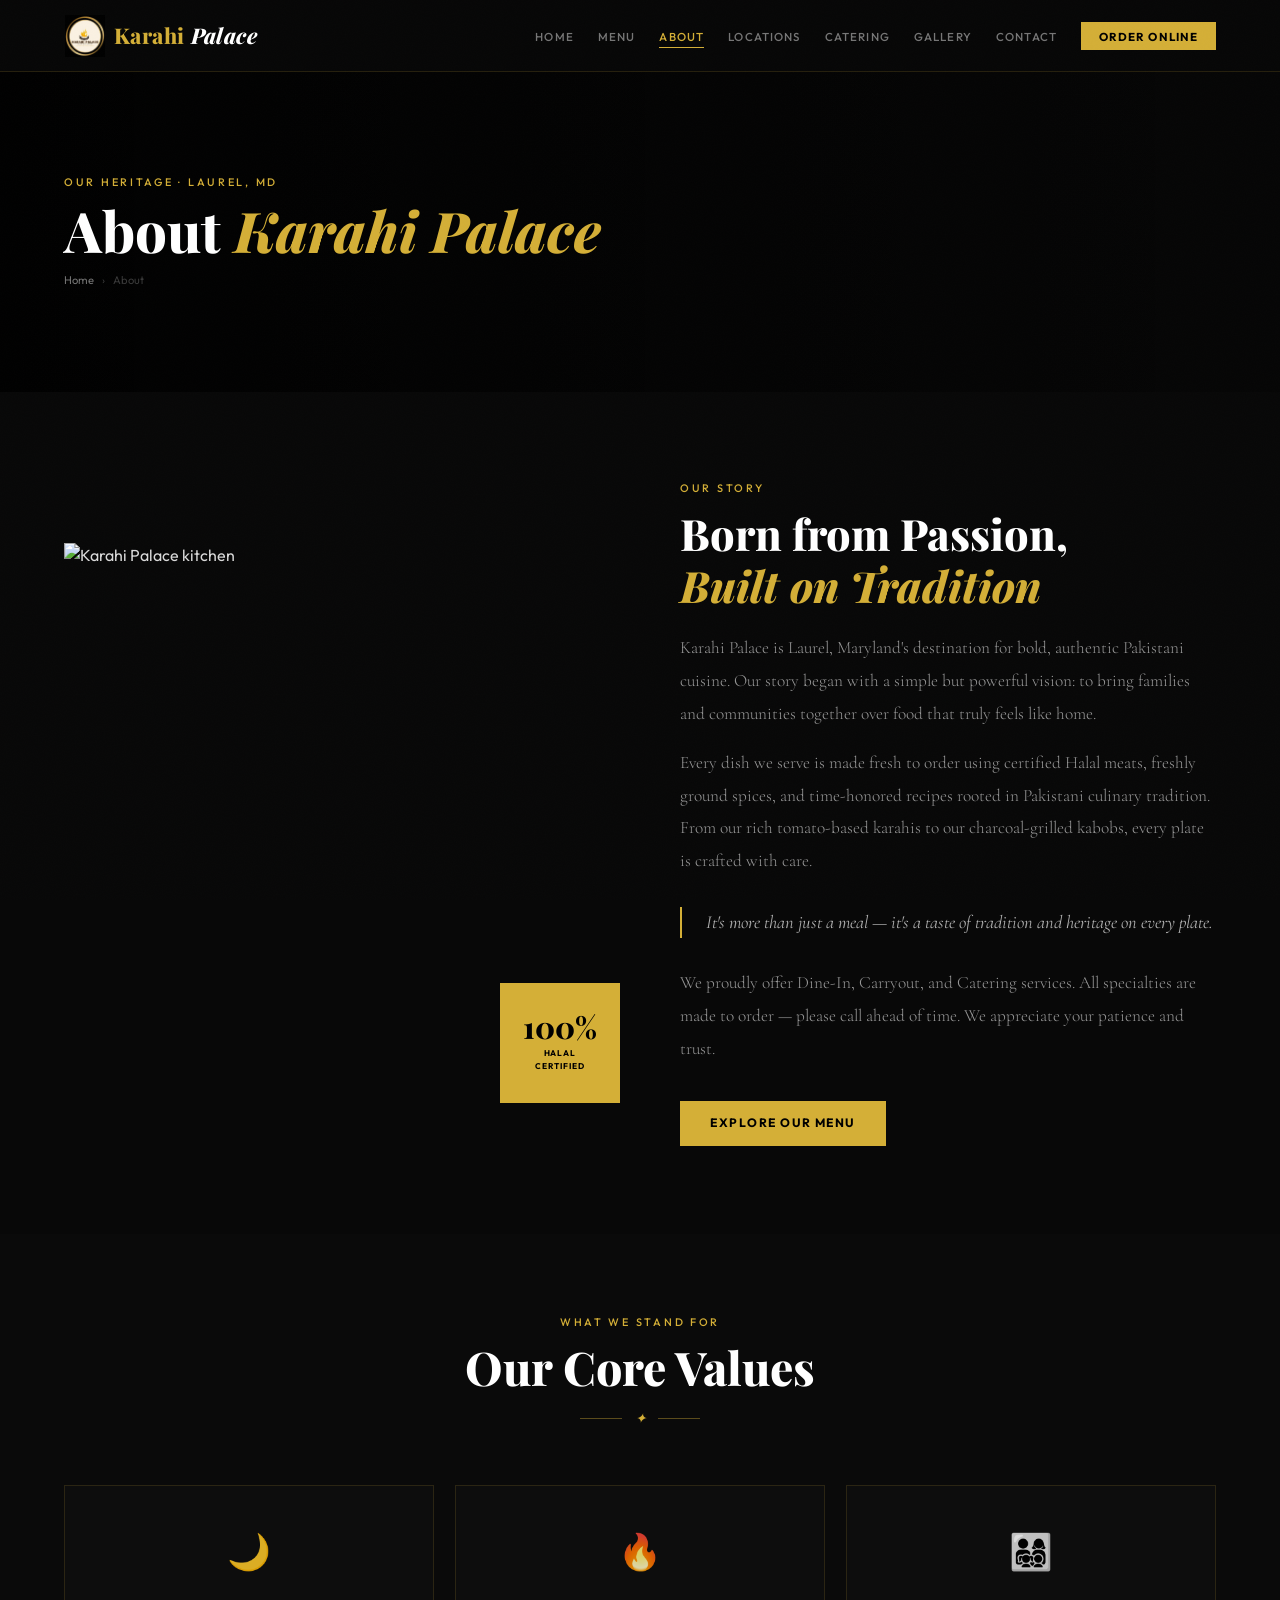
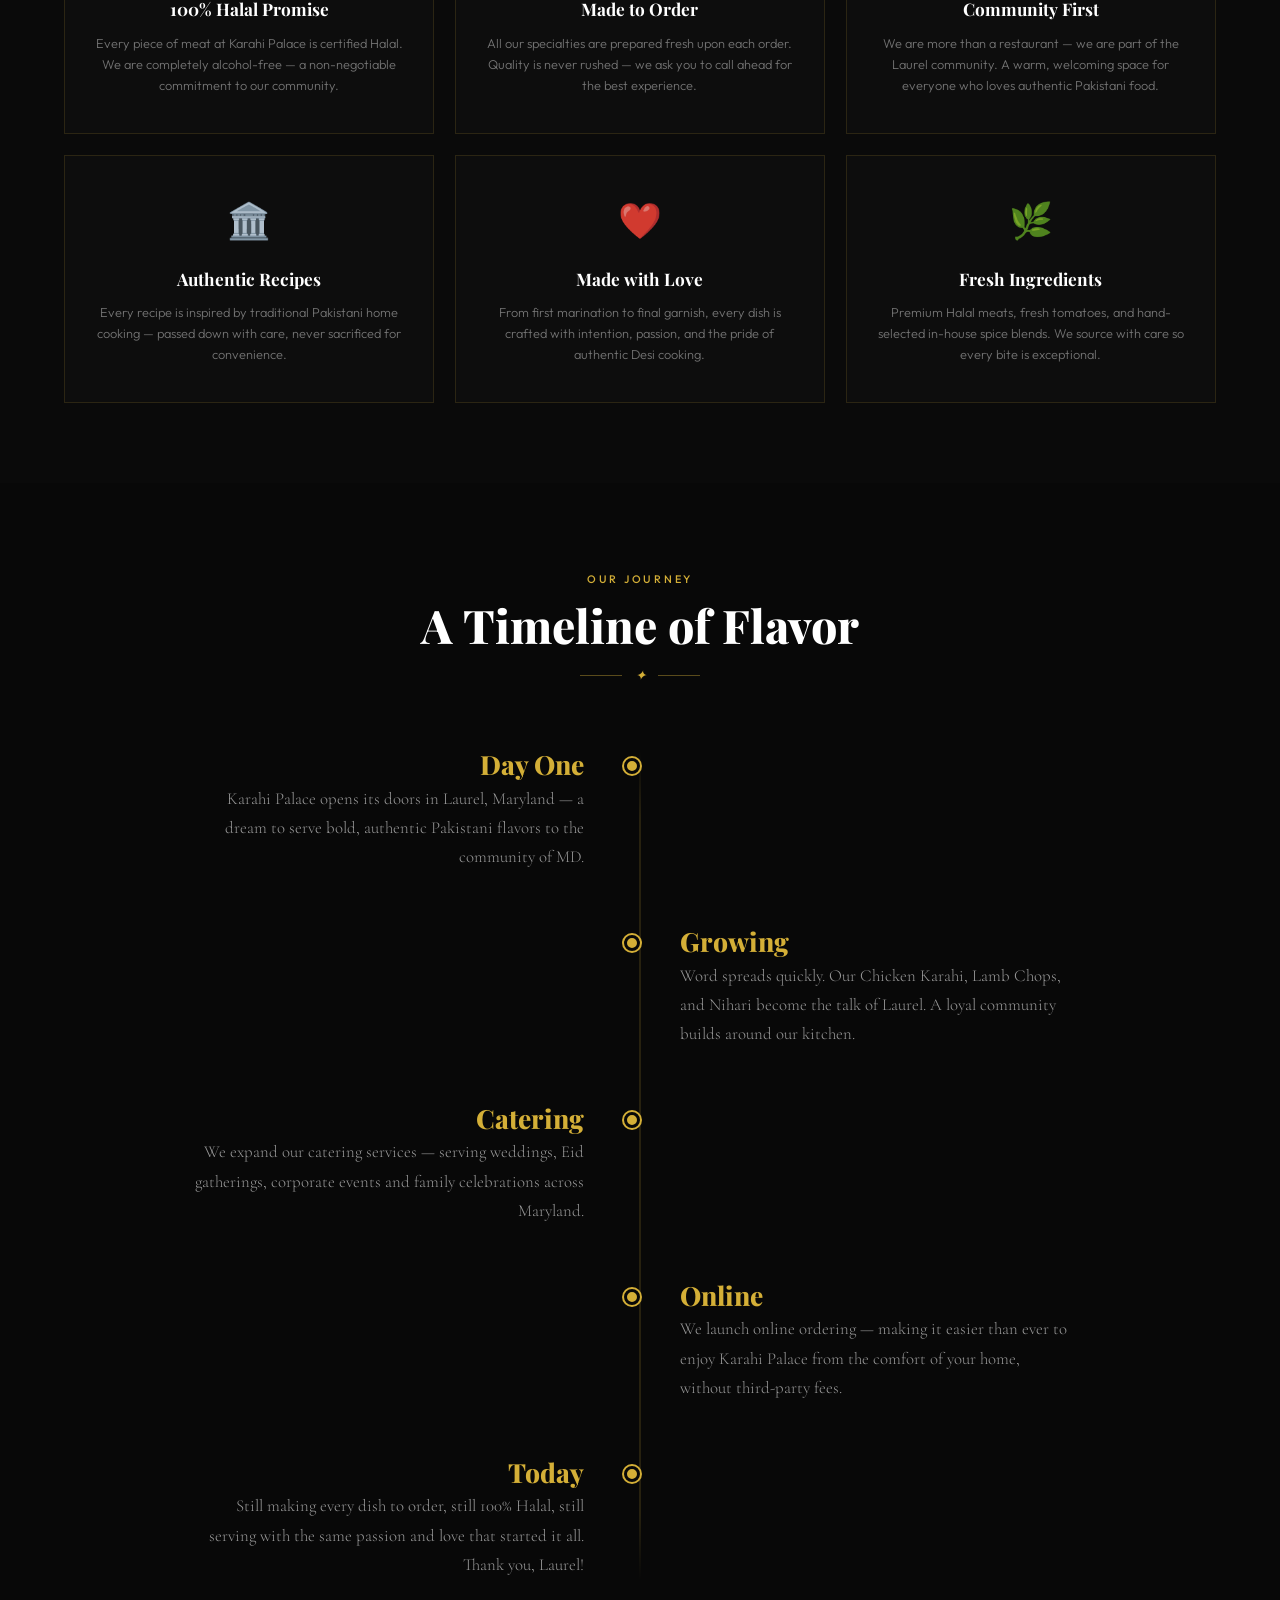
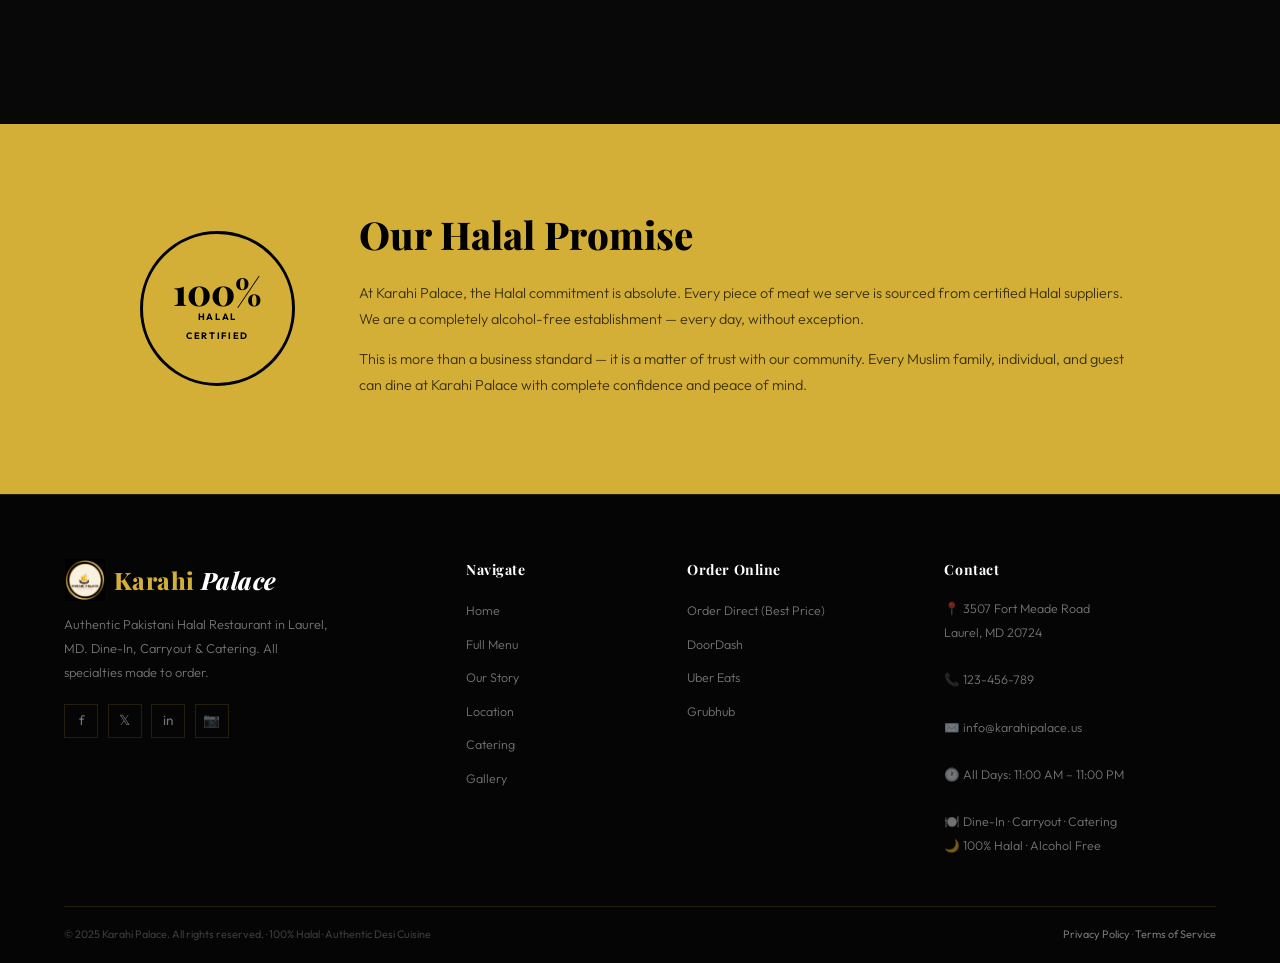
==== about.html @ b8d2f921 "Add files via upload" ====
<!DOCTYPE html>
<html lang="en">
<head>
<meta charset="UTF-8"/><meta name="viewport" content="width=device-width,initial-scale=1.0"/>
<link rel="icon" type="image/png" href="logo.png"/>
<title>About Us | Karahi Palace | Laurel, MD</title>
<link href="https://fonts.googleapis.com/css2?family=Playfair+Display:ital,wght@0,400;0,600;0,700;0,800;1,400;1,700&family=Cormorant+Garamond:ital,wght@0,300;0,400;0,600;1,400&family=Outfit:wght@300;400;500;600;700&display=swap" rel="stylesheet"/>
<link rel="stylesheet" href="shared.css"/>
<style>
.about-hero-bg{background-image:url('https://images.unsplash.com/photo-1414235077428-338989a2e8c0?w=1800&q=80')}
/* Story */
.story-section{padding:5.5rem 5%;background:var(--black)}
.story-inner{display:grid;grid-template-columns:1fr 1fr;gap:5rem;align-items:center;max-width:1200px;margin:0 auto}
.story-img-col{position:relative}
.story-img-col img{width:100%;height:540px;object-fit:cover;display:block}
.story-img-col::before{content:'';position:absolute;top:-12px;left:-12px;right:12px;bottom:12px;border:1px solid rgba(212,175,55,.2);pointer-events:none;z-index:-1}
.story-gold-accent{position:absolute;bottom:-20px;right:-20px;background:var(--gold);color:#000;padding:1.6rem;width:120px;height:120px;display:flex;flex-direction:column;align-items:center;justify-content:center;text-align:center}
.story-gold-accent strong{font-family:'Playfair Display',serif;font-size:1.9rem;font-weight:800;line-height:1;display:block}
.story-gold-accent span{font-size:.52rem;letter-spacing:.12em;text-transform:uppercase;font-family:'Outfit',sans-serif;font-weight:700;margin-top:.3rem}
.story-text .eyebrow-center{text-align:left}
.story-text h2{font-family:'Playfair Display',serif;font-size:clamp(1.8rem,3.5vw,2.7rem);font-weight:800;color:#fff;margin:.5rem 0 1.3rem;line-height:1.2}
.story-text h2 em{color:var(--gold);font-style:italic}
.story-text p{font-family:'Cormorant Garamond',serif;font-size:1.08rem;color:rgba(255,255,255,.58);line-height:1.9;margin-bottom:1rem;font-weight:300}
.story-text blockquote{border-left:2px solid var(--gold);padding-left:1.5rem;margin:1.8rem 0;font-family:'Cormorant Garamond',serif;font-size:1.15rem;color:rgba(255,255,255,.68);font-style:italic;line-height:1.7}
/* Values */
.values-section{padding:5rem 5%;background:#0a0a0a}
.values-grid{display:grid;grid-template-columns:repeat(3,1fr);gap:1.3rem;margin-top:3.5rem}
.value-card{background:var(--card-bg);border:1px solid var(--border);padding:2.3rem 1.8rem;text-align:center;position:relative;overflow:hidden;transition:border-color .35s,transform .35s}
.value-card::after{content:'';position:absolute;bottom:0;left:0;right:0;height:2px;background:var(--gold);transform:scaleX(0);transform-origin:left;transition:transform .5s}
.value-card:hover{border-color:rgba(212,175,55,.38);transform:translateY(-5px)}
.value-card:hover::after{transform:scaleX(1)}
.value-icon{font-size:2.2rem;margin-bottom:1rem;display:block}
.value-title{font-family:'Playfair Display',serif;font-size:1.08rem;font-weight:700;color:#fff;margin-bottom:.6rem}
.value-desc{font-size:.8rem;color:rgba(255,255,255,.42);line-height:1.65;font-family:'Outfit',sans-serif;font-weight:300}

/* ── TIMELINE: clean alternating left/right ── */
.team-section{padding:5.5rem 5%;background:var(--black)}
.timeline{max-width:900px;margin:4rem auto 0;position:relative}
.timeline::before{content:'';position:absolute;left:50%;top:0;bottom:0;width:1px;background:linear-gradient(to bottom,transparent,rgba(212,175,55,.3) 8%,rgba(212,175,55,.3) 92%,transparent);transform:translateX(-50%)}
.tl-item{display:flex;align-items:flex-start;margin-bottom:3.5rem;position:relative}
.tl-left{width:calc(50% - 16px);padding-right:2.5rem;text-align:right}
.tl-right{width:calc(50% - 16px);padding-left:2.5rem;text-align:left}
.tl-empty{width:calc(50% - 16px)}
.tl-dot{flex-shrink:0;width:16px;height:16px;border-radius:50%;background:var(--gold);border:3px solid var(--black);box-shadow:0 0 0 2px var(--gold);margin-top:7px;position:relative;z-index:1}
.tl-year{font-family:'Playfair Display',serif;font-size:1.65rem;font-weight:800;color:var(--gold);margin-bottom:.4rem;display:block;line-height:1}
.tl-text{font-family:'Cormorant Garamond',serif;font-size:1.05rem;color:rgba(255,255,255,.58);line-height:1.75;font-weight:300}

/* Halal */
.halal-section{padding:5rem 5%;background:var(--gold)}
.halal-inner{max-width:1000px;margin:0 auto;display:grid;grid-template-columns:auto 1fr;gap:4rem;align-items:center}
.halal-circle{width:155px;height:155px;border-radius:50%;border:3px solid #000;display:flex;flex-direction:column;align-items:center;justify-content:center;text-align:center;padding:1rem;flex-shrink:0}
.halal-circle strong{font-family:'Playfair Display',serif;font-size:2.3rem;font-weight:800;color:#000;line-height:1;display:block}
.halal-circle span{font-size:.58rem;letter-spacing:.18em;text-transform:uppercase;font-family:'Outfit',sans-serif;font-weight:700;color:#000}
.halal-text h2{font-family:'Playfair Display',serif;font-size:clamp(1.8rem,3.5vw,2.4rem);font-weight:800;color:#000;margin-bottom:1rem}
.halal-text p{font-size:.9rem;color:rgba(0,0,0,.72);line-height:1.8;font-family:'Outfit',sans-serif;font-weight:300;margin-bottom:.9rem}

/* Responsive */
@media(max-width:1024px){
  .story-inner{grid-template-columns:1fr;gap:4rem}
  .story-img-col img{height:380px}
  .story-gold-accent{bottom:-16px;right:-10px;width:105px;height:105px}
  .values-grid{grid-template-columns:1fr 1fr}
  .halal-inner{grid-template-columns:1fr;text-align:center}
  .halal-circle{margin:0 auto}
}
@media(max-width:768px){
  .story-section,.values-section,.team-section,.halal-section{padding:4rem 4%}
  .values-grid{grid-template-columns:1fr}
  /* Collapse timeline to single column */
  .timeline::before{left:8px;transform:none}
  .tl-item{flex-direction:row;align-items:flex-start}
  .tl-left,.tl-empty{display:none}
  .tl-dot{flex-shrink:0;margin-right:0;width:14px;height:14px;margin-top:7px}
  .tl-right{padding-left:1.5rem;text-align:left;width:100%}
  .story-gold-accent{width:90px;height:90px;bottom:-12px;right:-6px;padding:.9rem}
  .story-gold-accent strong{font-size:1.5rem}
}
@media(max-width:480px){
  .story-img-col img{height:280px}
  .tl-year{font-size:1.3rem}
}
</style>
</head>
<body>
<nav class="navbar" id="navbar">
  <a href="index.html" class="nav-logo" style="display:flex;align-items:center;gap:0;"><img src="logo.png" alt="Karahi Palace Logo" style="height:42px;width:42px;object-fit:contain;flex-shrink:0;margin-right:2px;">Karahi <em>Palace</em></a>
  <ul class="nav-links">
    <li><a href="index.html">Home</a></li><li><a href="menu.html">Menu</a></li>
    <li><a href="about.html" class="active">About</a></li>
    <li><a href="locations.html">Locations</a></li><li><a href="catering.html">Catering</a></li>
    <li><a href="gallery.html">Gallery</a></li><li><a href="contact.html">Contact</a></li>
    <li><a href="order.html" class="nav-order-btn">Order Online</a></li>
  </ul>
  <button class="hamburger" id="hamburger"><span></span><span></span><span></span></button>
</nav>
<div class="mobile-nav" id="mobileNav"><ul>
  <li><a href="index.html">Home</a></li><li><a href="menu.html">Menu</a></li>
  <li><a href="about.html">About</a></li><li><a href="locations.html">Locations</a></li>
  <li><a href="catering.html">Catering</a></li><li><a href="gallery.html">Gallery</a></li>
  <li><a href="contact.html">Contact</a></li>
  <li><a href="order.html" class="mobile-order">Order Online</a></li>
</ul></div>

<div class="page-hero"><div class="page-hero-bg about-hero-bg"></div><div class="page-hero-overlay"></div>
  <div class="page-hero-content">
    <span class="eyebrow-center">Our Heritage · Laurel, MD</span>
    <h1>About <em>Karahi Palace</em></h1>
    <nav class="page-breadcrumb"><a href="index.html">Home</a><span>›</span><span>About</span></nav>
  </div>
</div>

<!-- STORY -->
<section class="story-section">
  <div class="story-inner">
    <div class="story-img-col reveal">
      <img src="https://images.unsplash.com/photo-1574484284002-952d92456975?w=800&q=85" alt="Karahi Palace kitchen"/>
      <div class="story-gold-accent"><strong>100%</strong><span>Halal Certified</span></div>
    </div>
    <div class="story-text reveal reveal-d1">
      <span class="eyebrow-center">Our Story</span>
      <h2>Born from Passion,<br/><em>Built on Tradition</em></h2>
      <p>Karahi Palace is Laurel, Maryland's destination for bold, authentic Pakistani cuisine. Our story began with a simple but powerful vision: to bring families and communities together over food that truly feels like home.</p>
      <p>Every dish we serve is made fresh to order using certified Halal meats, freshly ground spices, and time-honored recipes rooted in Pakistani culinary tradition. From our rich tomato-based karahis to our charcoal-grilled kabobs, every plate is crafted with care.</p>
      <blockquote>It's more than just a meal — it's a taste of tradition and heritage on every plate.</blockquote>
      <p>We proudly offer Dine-In, Carryout, and Catering services. All specialties are made to order — please call ahead of time. We appreciate your patience and trust.</p>
      <a href="menu.html" class="btn-gold" style="margin-top:1.2rem">Explore Our Menu</a>
    </div>
  </div>
</section>

<!-- VALUES -->
<section class="values-section">
  <div class="section-header reveal">
    <span class="eyebrow-center">What We Stand For</span>
    <h2 class="section-title">Our Core Values</h2>
    <div class="gold-divider"><span></span><i>✦</i><span></span></div>
  </div>
  <div class="values-grid">
    <div class="value-card reveal"><span class="value-icon">🌙</span><div class="value-title">100% Halal Promise</div><div class="value-desc">Every piece of meat at Karahi Palace is certified Halal. We are completely alcohol-free — a non-negotiable commitment to our community.</div></div>
    <div class="value-card reveal reveal-d1"><span class="value-icon">🔥</span><div class="value-title">Made to Order</div><div class="value-desc">All our specialties are prepared fresh upon each order. Quality is never rushed — we ask you to call ahead for the best experience.</div></div>
    <div class="value-card reveal reveal-d2"><span class="value-icon">👨‍👩‍👧‍👦</span><div class="value-title">Community First</div><div class="value-desc">We are more than a restaurant — we are part of the Laurel community. A warm, welcoming space for everyone who loves authentic Pakistani food.</div></div>
    <div class="value-card reveal reveal-d3"><span class="value-icon">🏛️</span><div class="value-title">Authentic Recipes</div><div class="value-desc">Every recipe is inspired by traditional Pakistani home cooking — passed down with care, never sacrificed for convenience.</div></div>
    <div class="value-card reveal reveal-d4"><span class="value-icon">❤️</span><div class="value-title">Made with Love</div><div class="value-desc">From first marination to final garnish, every dish is crafted with intention, passion, and the pride of authentic Desi cooking.</div></div>
    <div class="value-card reveal reveal-d1"><span class="value-icon">🌿</span><div class="value-title">Fresh Ingredients</div><div class="value-desc">Premium Halal meats, fresh tomatoes, and hand-selected in-house spice blends. We source with care so every bite is exceptional.</div></div>
  </div>
</section>

<!-- TIMELINE -->
<section class="team-section">
  <div class="section-header reveal">
    <span class="eyebrow-center">Our Journey</span>
    <h2 class="section-title">A Timeline of Flavor</h2>
    <div class="gold-divider"><span></span><i>✦</i><span></span></div>
  </div>
  <div class="timeline">

    <div class="tl-item reveal">
      <div class="tl-left"><span class="tl-year">Day One</span><p class="tl-text">Karahi Palace opens its doors in Laurel, Maryland — a dream to serve bold, authentic Pakistani flavors to the community of MD.</p></div>
      <div class="tl-dot"></div>
      <div class="tl-empty"></div>
    </div>

    <div class="tl-item reveal reveal-d1">
      <div class="tl-empty"></div>
      <div class="tl-dot"></div>
      <div class="tl-right"><span class="tl-year">Growing</span><p class="tl-text">Word spreads quickly. Our Chicken Karahi, Lamb Chops, and Nihari become the talk of Laurel. A loyal community builds around our kitchen.</p></div>
    </div>

    <div class="tl-item reveal reveal-d2">
      <div class="tl-left"><span class="tl-year">Catering</span><p class="tl-text">We expand our catering services — serving weddings, Eid gatherings, corporate events and family celebrations across Maryland.</p></div>
      <div class="tl-dot"></div>
      <div class="tl-empty"></div>
    </div>

    <div class="tl-item reveal reveal-d3">
      <div class="tl-empty"></div>
      <div class="tl-dot"></div>
      <div class="tl-right"><span class="tl-year">Online</span><p class="tl-text">We launch online ordering — making it easier than ever to enjoy Karahi Palace from the comfort of your home, without third-party fees.</p></div>
    </div>

    <div class="tl-item reveal reveal-d4">
      <div class="tl-left"><span class="tl-year">Today</span><p class="tl-text">Still making every dish to order, still 100% Halal, still serving with the same passion and love that started it all. Thank you, Laurel!</p></div>
      <div class="tl-dot"></div>
      <div class="tl-empty"></div>
    </div>

  </div>
</section>

<!-- HALAL PROMISE -->
<section class="halal-section">
  <div class="halal-inner">
    <div class="halal-circle reveal"><strong>100%</strong><span>HALAL</span><span style="margin-top:.3rem">Certified</span></div>
    <div class="halal-text reveal reveal-d1">
      <h2>Our Halal Promise</h2>
      <p>At Karahi Palace, the Halal commitment is absolute. Every piece of meat we serve is sourced from certified Halal suppliers. We are a completely alcohol-free establishment — every day, without exception.</p>
      <p>This is more than a business standard — it is a matter of trust with our community. Every Muslim family, individual, and guest can dine at Karahi Palace with complete confidence and peace of mind.</p>
    </div>
  </div>
</section>

<div id="site-footer"></div>
<script src="shared.js"></script>
</body>
</html>
---- shared.css ----
/* ==========================================
   KARAHI PALACE – SHARED STYLES
   Black & Gold Luxury Theme | Fully Responsive
   ========================================== */
*,*::before,*::after{margin:0;padding:0;box-sizing:border-box}
:root{
  --gold:#D4AF37;--gold-lt:#F0D060;--gold-dk:#A8862A;
  --black:#080808;--dark:#111;--card-bg:#0d0d0d;
  --border:rgba(212,175,55,.15);--border-hv:rgba(212,175,55,.45);
  --text:rgba(255,255,255,.85);--text-muted:rgba(255,255,255,.45);--text-dim:rgba(255,255,255,.22);
  --nav-h:72px;
}
html{scroll-behavior:smooth;font-size:16px}
body{font-family:'Outfit',sans-serif;background:var(--black);color:var(--text);overflow-x:hidden;line-height:1.6}
body::after{content:'';position:fixed;inset:0;background-image:url("data:image/svg+xml,%3Csvg xmlns='http://www.w3.org/2000/svg' width='200' height='200'%3E%3Cfilter id='n'%3E%3CfeTurbulence type='fractalNoise' baseFrequency='0.9' numOctaves='4'/%3E%3C/filter%3E%3Crect width='200' height='200' filter='url(%23n)' opacity='0.03'/%3E%3C/svg%3E");pointer-events:none;z-index:9999;opacity:.45}
img{max-width:100%;display:block}

/* ── NAVBAR ── */
.navbar{position:fixed;top:0;left:0;width:100%;z-index:1000;display:flex;align-items:center;justify-content:space-between;padding:0 5%;height:var(--nav-h);background:rgba(8,8,8,.95);backdrop-filter:blur(18px);border-bottom:1px solid var(--border);transition:background .4s,border-color .4s}
.navbar.solid{background:rgba(8,8,8,1);border-color:rgba(212,175,55,.28)}
.nav-logo{font-family:'Playfair Display',serif;font-size:1.35rem;font-weight:800;color:var(--gold);text-decoration:none;letter-spacing:.02em;flex-shrink:0;line-height:1}
.nav-logo em{font-style:italic;color:#fff}
.nav-links{display:flex;list-style:none;align-items:center;gap:1.5rem}
.nav-links a{font-size:.72rem;font-weight:500;letter-spacing:.1em;text-transform:uppercase;color:var(--text-muted);text-decoration:none;position:relative;transition:color .3s;font-family:'Outfit',sans-serif;white-space:nowrap}
.nav-links a::after{content:'';position:absolute;bottom:-4px;left:0;width:0;height:1px;background:var(--gold);transition:width .35s cubic-bezier(.4,0,.2,1)}
.nav-links a:hover,.nav-links a.active{color:var(--gold)}
.nav-links a:hover::after,.nav-links a.active::after{width:100%}
.nav-order-btn{background:var(--gold)!important;color:#000!important;padding:.42rem 1.1rem!important;font-weight:700!important;transition:background .3s!important}
.nav-order-btn:hover{background:var(--gold-lt)!important}
.nav-order-btn::after{display:none!important}
.hamburger{display:none;flex-direction:column;gap:5px;background:none;border:none;cursor:pointer;padding:6px;z-index:1100}
.hamburger span{width:24px;height:1.5px;background:#fff;display:block;transition:transform .3s,opacity .3s}
.hamburger.open span:nth-child(1){transform:translateY(6.5px) rotate(45deg)}
.hamburger.open span:nth-child(2){opacity:0}
.hamburger.open span:nth-child(3){transform:translateY(-6.5px) rotate(-45deg)}

/* Mobile Nav */
.mobile-nav{display:none;position:fixed;inset:0;top:var(--nav-h);background:rgba(8,8,8,.99);z-index:998;flex-direction:column;align-items:stretch;justify-content:flex-start;overflow-y:auto}
.mobile-nav.open{display:flex}
.mobile-nav ul{list-style:none;text-align:center;width:100%;padding:1rem 0 2rem}
.mobile-nav ul li{border-bottom:1px solid rgba(212,175,55,.07)}
.mobile-nav ul li:first-child{border-top:1px solid rgba(212,175,55,.07)}
.mobile-nav ul a{display:block;padding:1rem 2rem;font-family:'Playfair Display',serif;font-size:1.35rem;font-weight:600;color:#fff;text-decoration:none;transition:color .3s,background .3s}
.mobile-nav ul a:hover{color:var(--gold);background:rgba(212,175,55,.04)}
.mobile-order{background:var(--gold)!important;color:#000!important;margin:.5rem 1.5rem!important;display:block!important;text-align:center;padding:.9rem 1rem!important;font-family:'Outfit',sans-serif!important;font-size:.8rem!important;font-weight:700!important;letter-spacing:.12em!important;text-transform:uppercase!important;border-bottom:none!important}

/* ── BUTTONS ── */
.btn-gold{display:inline-flex;align-items:center;justify-content:center;gap:.4rem;background:var(--gold);color:#000;padding:.8rem 1.9rem;font-size:.76rem;font-weight:700;letter-spacing:.12em;text-transform:uppercase;font-family:'Outfit',sans-serif;text-decoration:none;border:none;cursor:pointer;transition:background .3s,transform .25s;white-space:nowrap}
.btn-gold:hover{background:var(--gold-lt);transform:translateY(-2px)}
.btn-outline-gold{display:inline-flex;align-items:center;justify-content:center;gap:.4rem;background:transparent;color:var(--gold);padding:.8rem 1.9rem;font-size:.76rem;font-weight:600;letter-spacing:.12em;text-transform:uppercase;font-family:'Outfit',sans-serif;text-decoration:none;border:1px solid var(--gold);cursor:pointer;transition:background .3s,color .3s,transform .25s;white-space:nowrap}
.btn-outline-gold:hover{background:var(--gold);color:#000;transform:translateY(-2px)}
.btn-black{display:inline-flex;align-items:center;justify-content:center;background:#000;color:var(--gold);padding:.8rem 1.9rem;font-size:.76rem;font-weight:700;letter-spacing:.12em;text-transform:uppercase;font-family:'Outfit',sans-serif;text-decoration:none;border:1px solid rgba(212,175,55,.25);cursor:pointer;transition:background .3s,border-color .3s;white-space:nowrap}
.btn-black:hover{background:#111;border-color:var(--gold)}

/* ── SECTION COMMONS ── */
.section-header{text-align:center;margin-bottom:3rem}
.eyebrow-center{display:block;font-size:.68rem;letter-spacing:.25em;text-transform:uppercase;color:var(--gold);font-family:'Outfit',sans-serif;font-weight:500;margin-bottom:.65rem}
.section-title{font-family:'Playfair Display',serif;font-size:clamp(1.75rem,4vw,2.9rem);font-weight:800;color:#fff;margin-bottom:.8rem;line-height:1.15}
.section-sub{font-family:'Cormorant Garamond',serif;font-size:1.08rem;color:var(--text-muted);max-width:540px;margin:.6rem auto 0;line-height:1.75;font-weight:300}
.gold-divider{display:flex;align-items:center;justify-content:center;gap:.8rem;margin:.8rem 0}
.gold-divider span{width:42px;height:1px;background:var(--gold);opacity:.4}
.gold-divider i{color:var(--gold);font-size:.85rem}

/* ── PAGE HERO (inner pages) ── */
.page-hero{position:relative;height:320px;display:flex;align-items:center;margin-top:var(--nav-h);overflow:hidden}
.page-hero-bg{position:absolute;inset:0;background-size:cover;background-position:center;filter:brightness(.28)}
.page-hero-overlay{position:absolute;inset:0;background:linear-gradient(to right,rgba(0,0,0,.88) 0%,rgba(0,0,0,.25) 100%)}
.page-hero-content{position:relative;z-index:2;padding:0 5%}
.page-hero-content .eyebrow-center{text-align:left;display:block;margin-bottom:.5rem}
.page-hero h1{font-family:'Playfair Display',serif;font-size:clamp(1.9rem,5vw,3.5rem);font-weight:800;color:#fff;line-height:1.1}
.page-hero h1 em{color:var(--gold);font-style:italic}
.page-breadcrumb{display:flex;align-items:center;gap:.5rem;margin-top:.7rem;font-size:.7rem;color:var(--text-dim);font-family:'Outfit',sans-serif;flex-wrap:wrap}
.page-breadcrumb a{color:var(--text-muted);text-decoration:none;transition:color .3s}
.page-breadcrumb a:hover{color:var(--gold)}

/* ── FOOTER ── */
.footer{background:#050505;border-top:1px solid var(--border);padding:4rem 5% 0}
.footer-inner{display:grid;grid-template-columns:2fr 1fr 1.2fr 1.5fr;gap:2.5rem;max-width:1300px;margin:0 auto;padding-bottom:3rem;border-bottom:1px solid var(--border)}
.footer-brand p{font-size:.8rem;color:var(--text-muted);line-height:1.85;margin-top:.8rem;max-width:270px;font-family:'Outfit',sans-serif;font-weight:300}
.footer-social{display:flex;gap:.6rem;margin-top:1.2rem;flex-wrap:wrap}
.social-icon{width:34px;height:34px;border:1px solid var(--border);display:flex;align-items:center;justify-content:center;color:var(--text-muted);font-size:.85rem;text-decoration:none;transition:border-color .3s,color .3s}
.social-icon:hover{border-color:var(--gold);color:var(--gold)}
.footer-col h4{font-family:'Playfair Display',serif;font-size:.88rem;color:#fff;margin-bottom:1rem;font-weight:700;letter-spacing:.04em}
.footer-col ul{list-style:none}
.footer-col ul li{margin-bottom:.5rem}
.footer-col ul a{font-size:.78rem;color:var(--text-muted);text-decoration:none;transition:color .3s;font-family:'Outfit',sans-serif;font-weight:300}
.footer-col ul a:hover{color:var(--gold)}
.footer-contact-text{font-size:.78rem;color:var(--text-muted);line-height:1.9;font-family:'Outfit',sans-serif;font-weight:300}
.footer-bottom{max-width:1300px;margin:0 auto;padding:1.2rem 0;display:flex;justify-content:space-between;align-items:center;flex-wrap:wrap;gap:.8rem}
.footer-bottom p{font-size:.68rem;color:var(--text-dim);font-family:'Outfit',sans-serif}
.footer-bottom a{color:var(--text-muted);text-decoration:none;transition:color .3s}
.footer-bottom a:hover{color:var(--gold)}

/* ── REVEAL ANIMATIONS ── */
.reveal{opacity:0;transform:translateY(24px);transition:opacity .7s ease,transform .7s ease}
.reveal.visible{opacity:1;transform:none}
.reveal-d1{transition-delay:.1s}.reveal-d2{transition-delay:.2s}.reveal-d3{transition-delay:.3s}.reveal-d4{transition-delay:.4s}

/* ══ RESPONSIVE ══ */
@media(max-width:1100px){
  .nav-links{gap:1.1rem}
  .nav-links a{font-size:.68rem}
}
@media(max-width:900px){
  .footer-inner{grid-template-columns:1fr 1fr;gap:2rem}
  .page-hero{height:270px}
}
@media(max-width:768px){
  :root{--nav-h:62px}
  .nav-links{display:none}
  .hamburger{display:flex}
  .footer-inner{grid-template-columns:1fr;gap:1.8rem;padding-bottom:2rem}
  .footer-brand p{max-width:100%}
  .footer-bottom{flex-direction:column;text-align:center;gap:.5rem}
  .page-hero{height:220px}
  .section-title{font-size:clamp(1.5rem,6vw,2.1rem)}
  .btn-gold,.btn-outline-gold,.btn-black{padding:.72rem 1.4rem;font-size:.72rem}
}
@media(max-width:480px){
  :root{--nav-h:58px}
  .navbar{padding:0 4%}
  .nav-logo{font-size:1.15rem}
  .footer{padding:2.5rem 4% 0}
  .page-hero{height:190px}
  .page-hero h1{font-size:1.5rem}
}

/* Logo image in navbar and footer */
.nav-logo{display:flex!important;align-items:center!important;gap:6px!important}
.nav-logo img{height:40px;width:40px;object-fit:contain;flex-shrink:0;display:block}
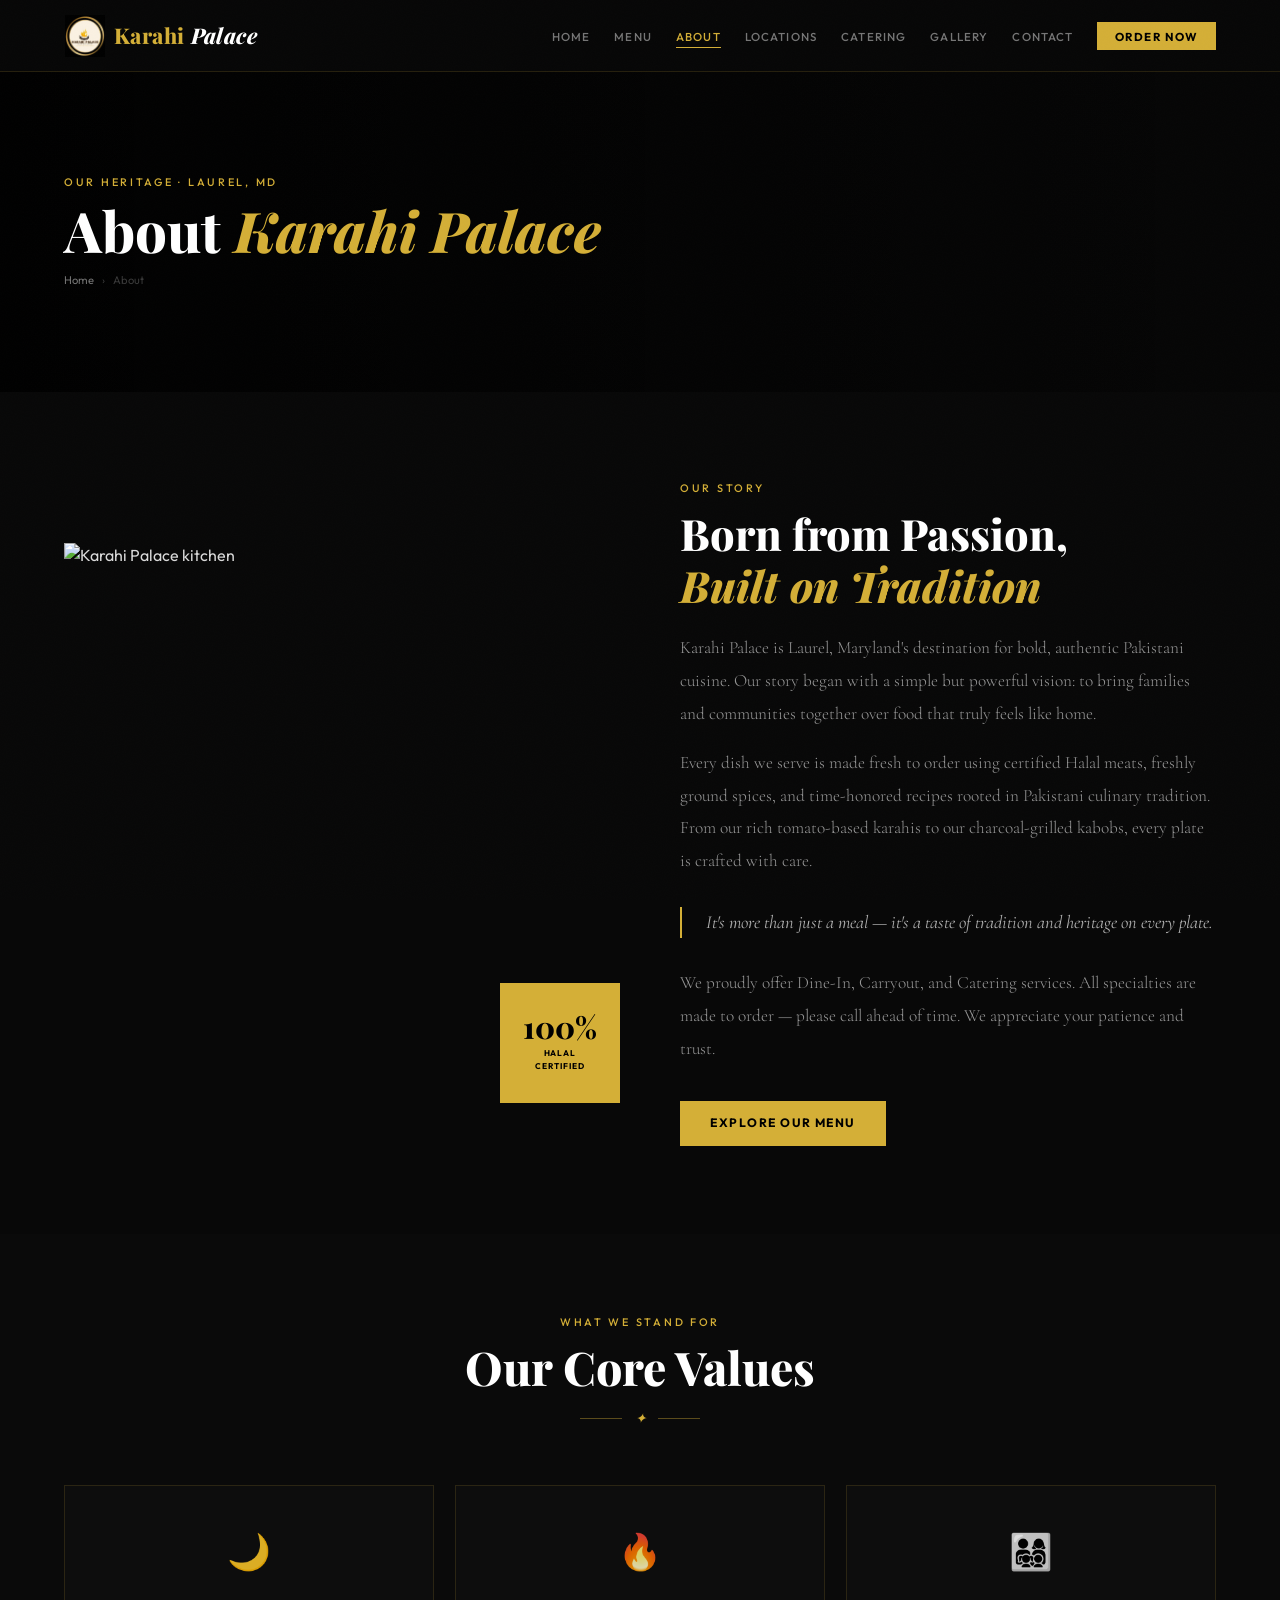
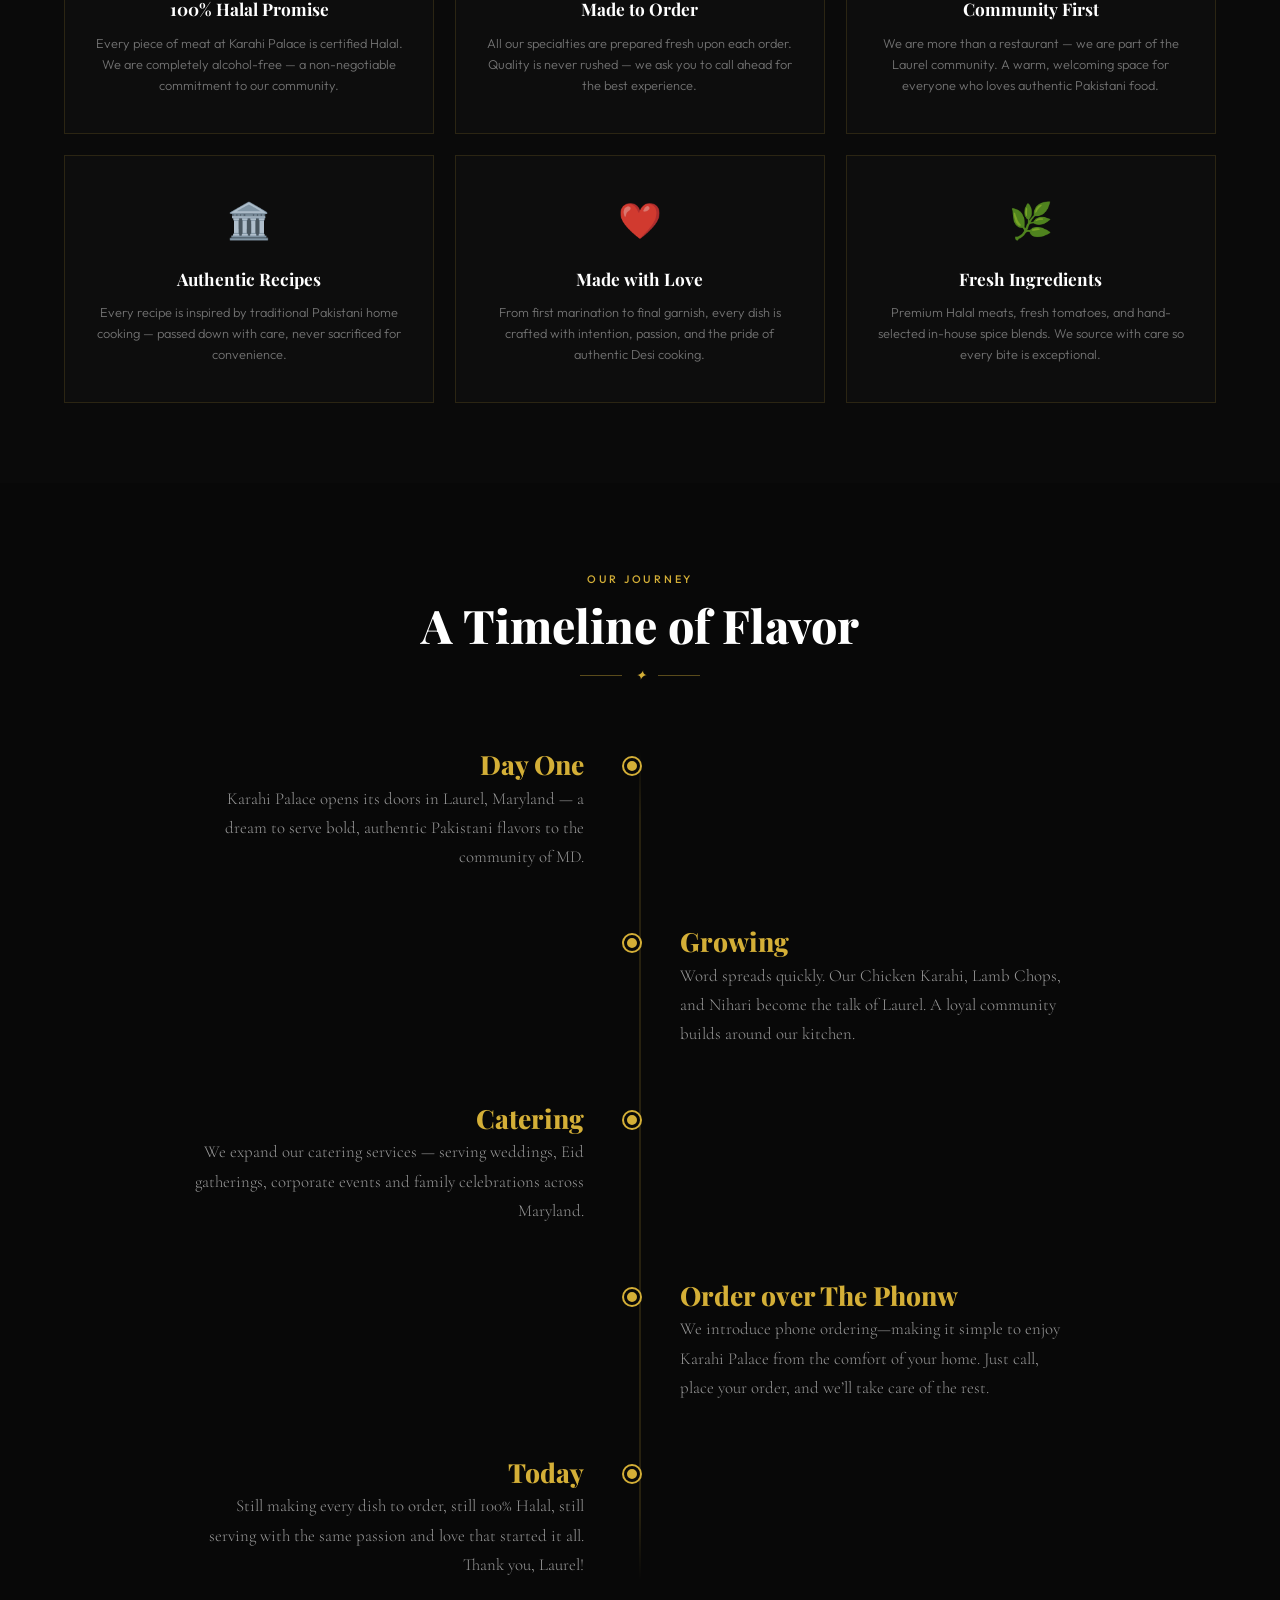
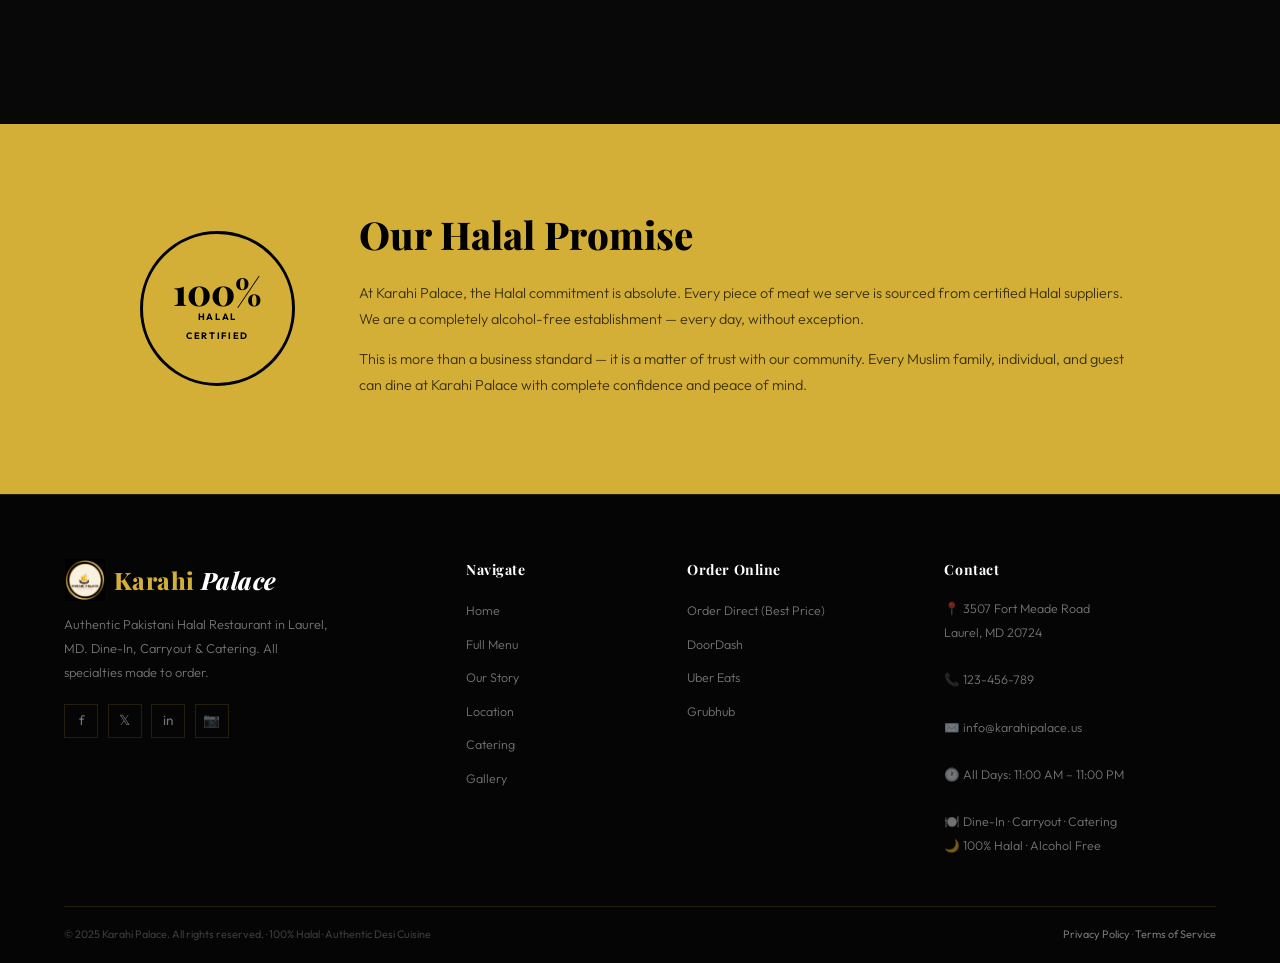
==== commit 77c2704d: "Update about.html" ====
--- a/about.html
+++ b/about.html
@@ -89,7 +89,7 @@
     <li><a href="about.html" class="active">About</a></li>
     <li><a href="locations.html">Locations</a></li><li><a href="catering.html">Catering</a></li>
     <li><a href="gallery.html">Gallery</a></li><li><a href="contact.html">Contact</a></li>
-    <li><a href="order.html" class="nav-order-btn">Order Online</a></li>
+    <li><a href="order.html" class="nav-order-btn">Order Now</a></li>
   </ul>
   <button class="hamburger" id="hamburger"><span></span><span></span><span></span></button>
 </nav>
@@ -98,7 +98,7 @@
   <li><a href="about.html">About</a></li><li><a href="locations.html">Locations</a></li>
   <li><a href="catering.html">Catering</a></li><li><a href="gallery.html">Gallery</a></li>
   <li><a href="contact.html">Contact</a></li>
-  <li><a href="order.html" class="mobile-order">Order Online</a></li>
+  <li><a href="order.html" class="mobile-order">Order Now</a></li>
 </ul></div>
 
 <div class="page-hero"><div class="page-hero-bg about-hero-bg"></div><div class="page-hero-overlay"></div>
@@ -175,7 +175,7 @@
     <div class="tl-item reveal reveal-d3">
       <div class="tl-empty"></div>
       <div class="tl-dot"></div>
-      <div class="tl-right"><span class="tl-year">Online</span><p class="tl-text">We launch online ordering — making it easier than ever to enjoy Karahi Palace from the comfort of your home, without third-party fees.</p></div>
+      <div class="tl-right"><span class="tl-year">Order over The Phonw</span><p class="tl-text">We introduce phone ordering—making it simple to enjoy Karahi Palace from the comfort of your home. Just call, place your order, and we’ll take care of the rest.</p></div>
     </div>
 
     <div class="tl-item reveal reveal-d4">
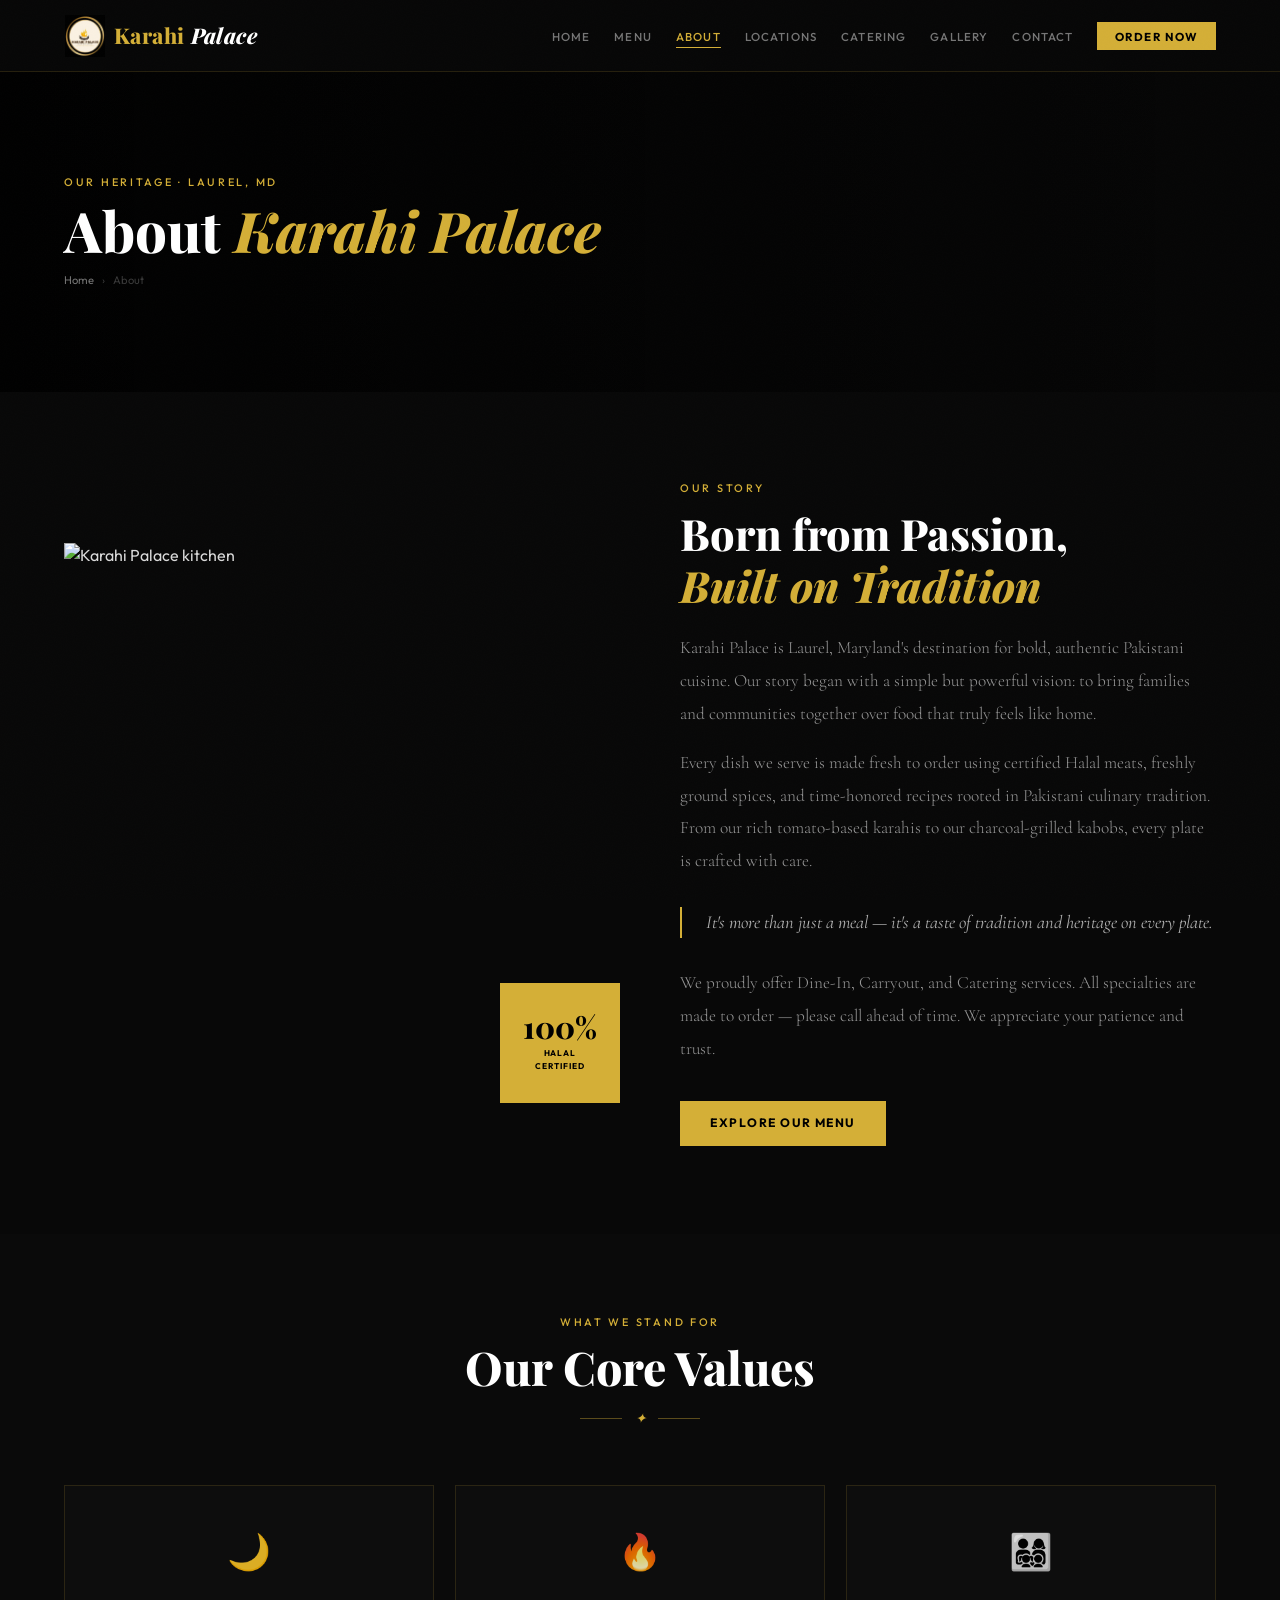
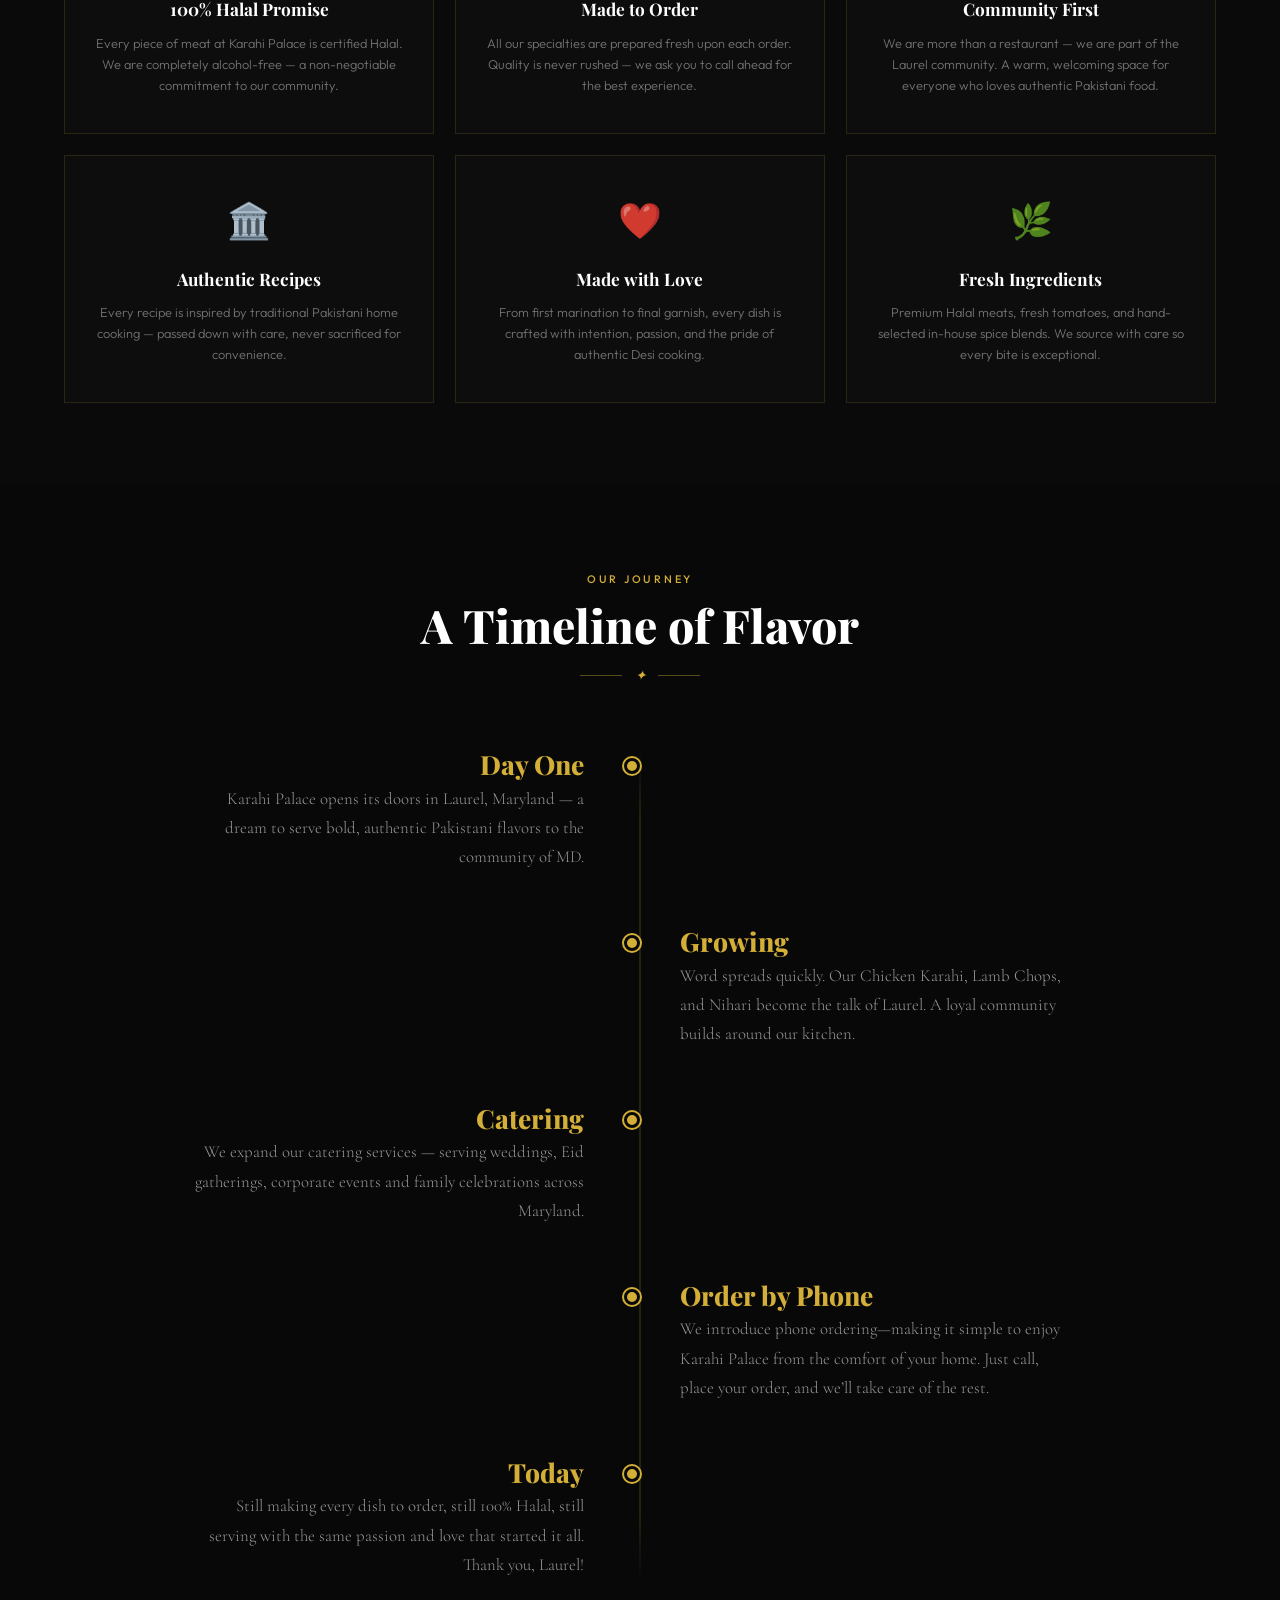
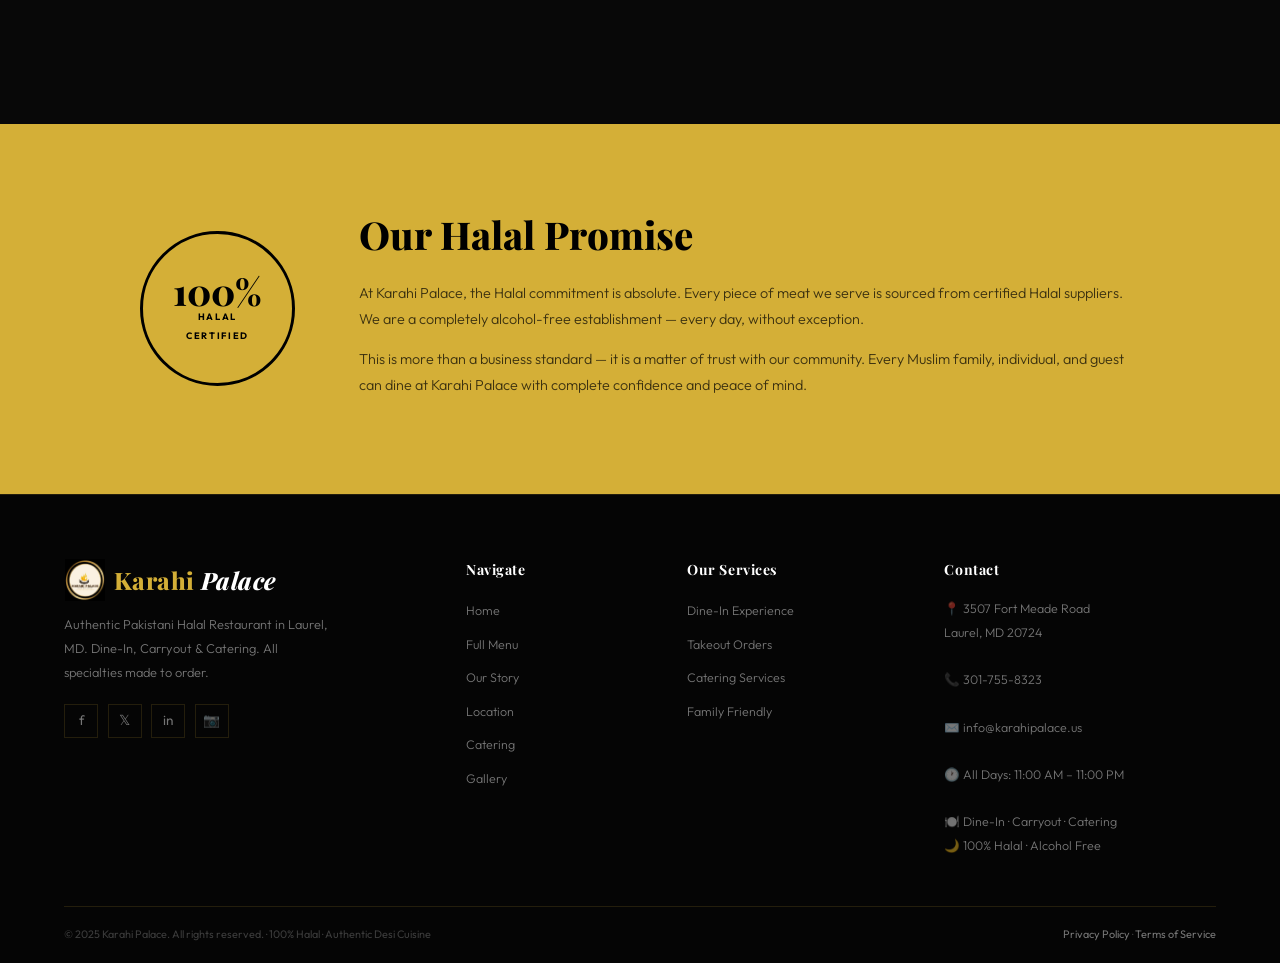
==== commit 06d76bf1: "Add files via upload" ====
--- a/about.html
+++ b/about.html
@@ -58,26 +58,82 @@
 @media(max-width:1024px){
   .story-inner{grid-template-columns:1fr;gap:4rem}
   .story-img-col img{height:380px}
+  .story-img-col::before{top:-8px;left:-8px;right:8px;bottom:8px}
   .story-gold-accent{bottom:-16px;right:-10px;width:105px;height:105px}
   .values-grid{grid-template-columns:1fr 1fr}
-  .halal-inner{grid-template-columns:1fr;text-align:center}
+  .halal-inner{grid-template-columns:1fr;text-align:center;gap:2.5rem}
   .halal-circle{margin:0 auto}
+  .halal-text h2{text-align:center}
 }
 @media(max-width:768px){
-  .story-section,.values-section,.team-section,.halal-section{padding:4rem 4%}
-  .values-grid{grid-template-columns:1fr}
-  /* Collapse timeline to single column */
-  .timeline::before{left:8px;transform:none}
-  .tl-item{flex-direction:row;align-items:flex-start}
-  .tl-left,.tl-empty{display:none}
-  .tl-dot{flex-shrink:0;margin-right:0;width:14px;height:14px;margin-top:7px}
-  .tl-right{padding-left:1.5rem;text-align:left;width:100%}
+  .story-section,.values-section,.team-section,.halal-section{padding:3.5rem 5%}
+
+  /* Story section */
+  .story-inner{gap:3rem}
+  .story-img-col img{height:300px}
+  .story-img-col::before{display:none}
   .story-gold-accent{width:90px;height:90px;bottom:-12px;right:-6px;padding:.9rem}
   .story-gold-accent strong{font-size:1.5rem}
+  .story-gold-accent span{font-size:.48rem}
+  .story-text h2{font-size:clamp(1.6rem,5vw,2rem)}
+  .story-text p,.story-text blockquote{font-size:1rem}
+  .story-text blockquote{padding-left:1.1rem;margin:1.3rem 0}
+
+  /* Values grid */
+  .values-grid{grid-template-columns:1fr;gap:1rem}
+  .value-card{padding:2rem 1.5rem;display:flex;flex-direction:column;align-items:flex-start;text-align:left}
+  .value-icon{font-size:1.9rem;margin-bottom:.7rem}
+  .value-title{font-size:1rem}
+  .value-desc{font-size:.82rem}
+
+  /* Timeline – collapse to single column */
+  .timeline{margin-top:3rem}
+  .timeline::before{left:7px;transform:none}
+  .tl-item{align-items:flex-start;margin-bottom:2.8rem}
+  .tl-left,.tl-empty{display:none}
+  .tl-dot{flex-shrink:0;width:14px;height:14px;margin-top:6px;margin-left:0}
+  .tl-right{padding-left:1.4rem;text-align:left;width:100%}
+  .tl-year{font-size:1.3rem}
+  .tl-text{font-size:1rem}
+
+  /* Halal section */
+  .halal-inner{gap:2rem;padding:0 2%}
+  .halal-circle{width:130px;height:130px}
+  .halal-circle strong{font-size:2rem}
+  .halal-text p{font-size:.88rem}
+
+  /* Section headers */
+  .section-title{font-size:clamp(1.6rem,5vw,2.2rem)}
 }
 @media(max-width:480px){
-  .story-img-col img{height:280px}
-  .tl-year{font-size:1.3rem}
+  .story-section,.values-section,.team-section,.halal-section{padding:3rem 4%}
+
+  /* Story */
+  .story-img-col img{height:240px}
+  .story-gold-accent{width:80px;height:80px;padding:.7rem;bottom:-10px;right:-4px}
+  .story-gold-accent strong{font-size:1.35rem}
+  .story-gold-accent span{font-size:.44rem}
+  .story-text h2{font-size:1.5rem}
+  .story-text p{font-size:.95rem}
+
+  /* Values */
+  .value-card{padding:1.6rem 1.2rem}
+
+  /* Timeline */
+  .tl-year{font-size:1.2rem}
+  .tl-text{font-size:.95rem}
+  .tl-right{padding-left:1.2rem}
+
+  /* Halal */
+  .halal-circle{width:110px;height:110px}
+  .halal-circle strong{font-size:1.7rem}
+  .halal-text h2{font-size:1.6rem}
+  .halal-text p{font-size:.85rem}
+}
+@media(max-width:360px){
+  .story-section,.values-section,.team-section,.halal-section{padding:2.5rem 4%}
+  .story-img-col img{height:200px}
+  .story-text h2{font-size:1.35rem}
 }
 </style>
 </head>
@@ -175,7 +231,7 @@
     <div class="tl-item reveal reveal-d3">
       <div class="tl-empty"></div>
       <div class="tl-dot"></div>
-      <div class="tl-right"><span class="tl-year">Order over The Phonw</span><p class="tl-text">We introduce phone ordering—making it simple to enjoy Karahi Palace from the comfort of your home. Just call, place your order, and we’ll take care of the rest.</p></div>
+      <div class="tl-right"><span class="tl-year">Order by Phone</span><p class="tl-text">We introduce phone ordering—making it simple to enjoy Karahi Palace from the comfort of your home. Just call, place your order, and we’ll take care of the rest.</p></div>
     </div>
 
     <div class="tl-item reveal reveal-d4">
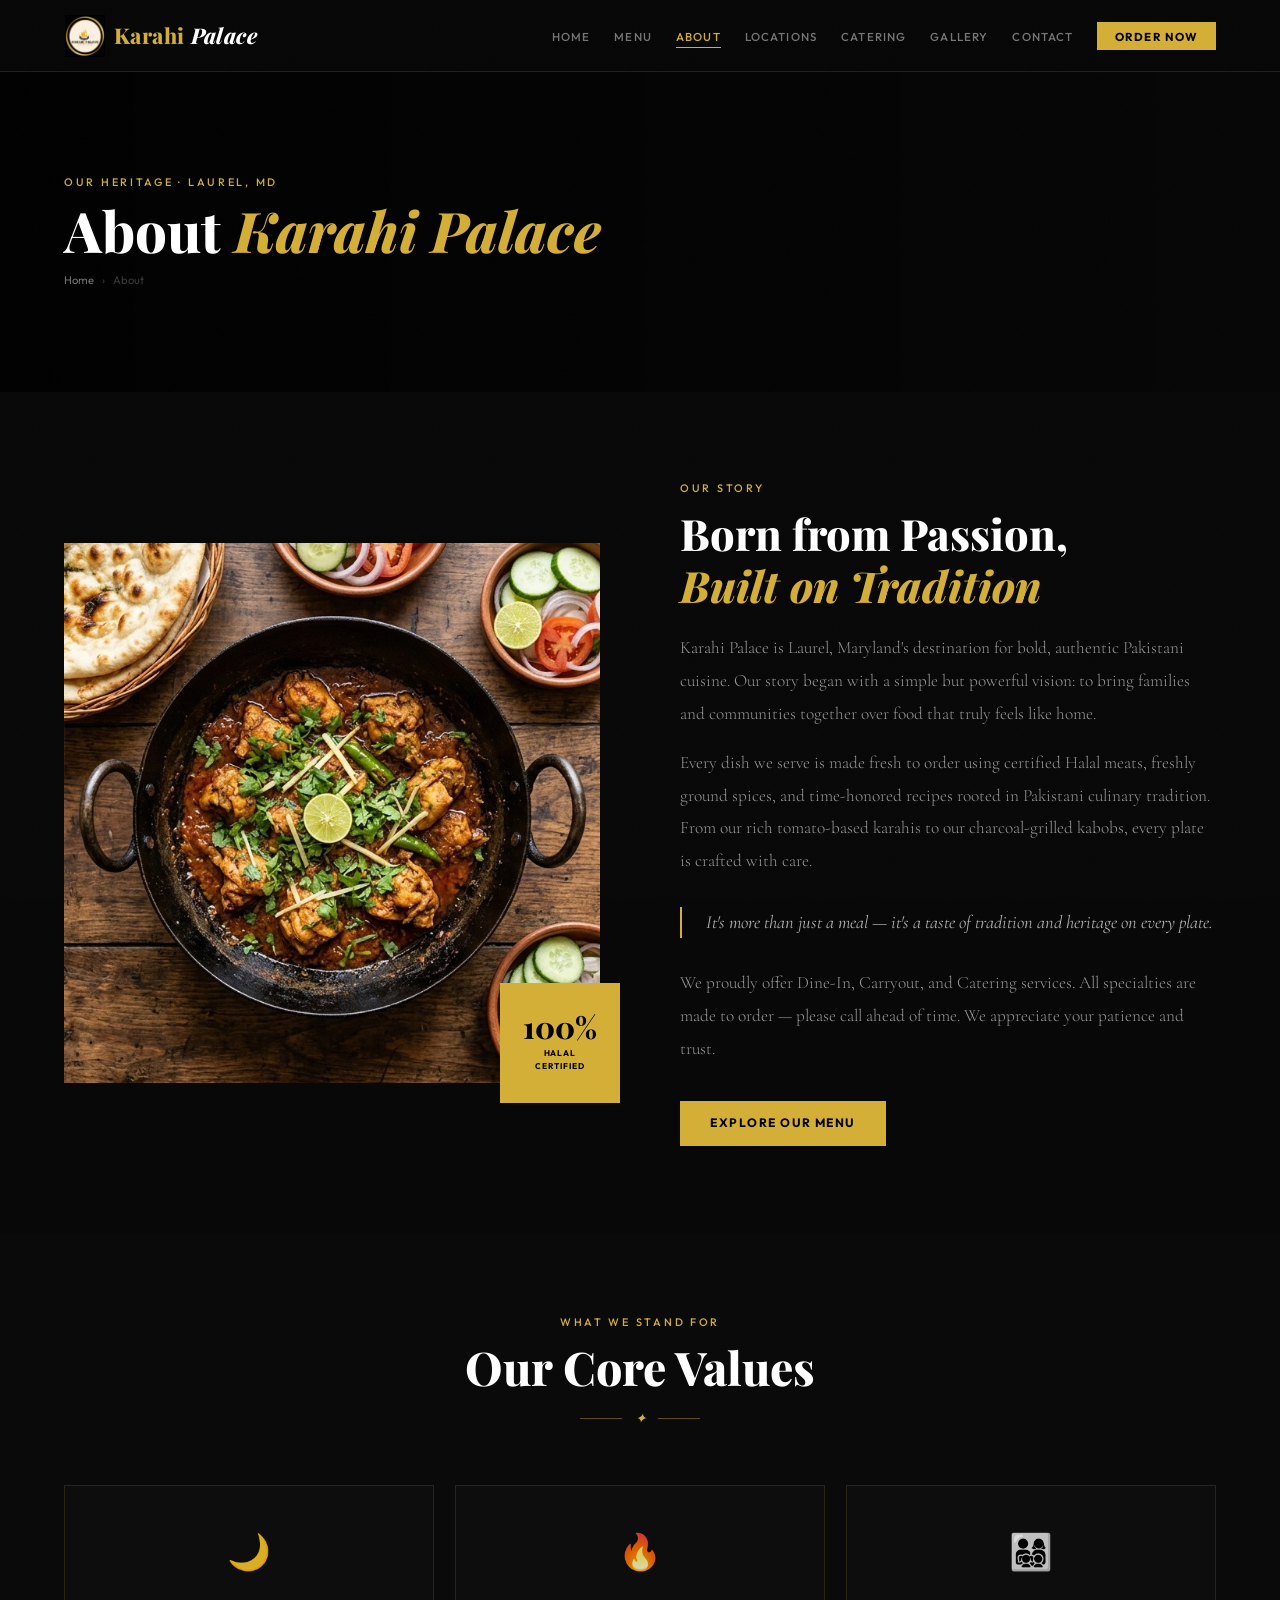
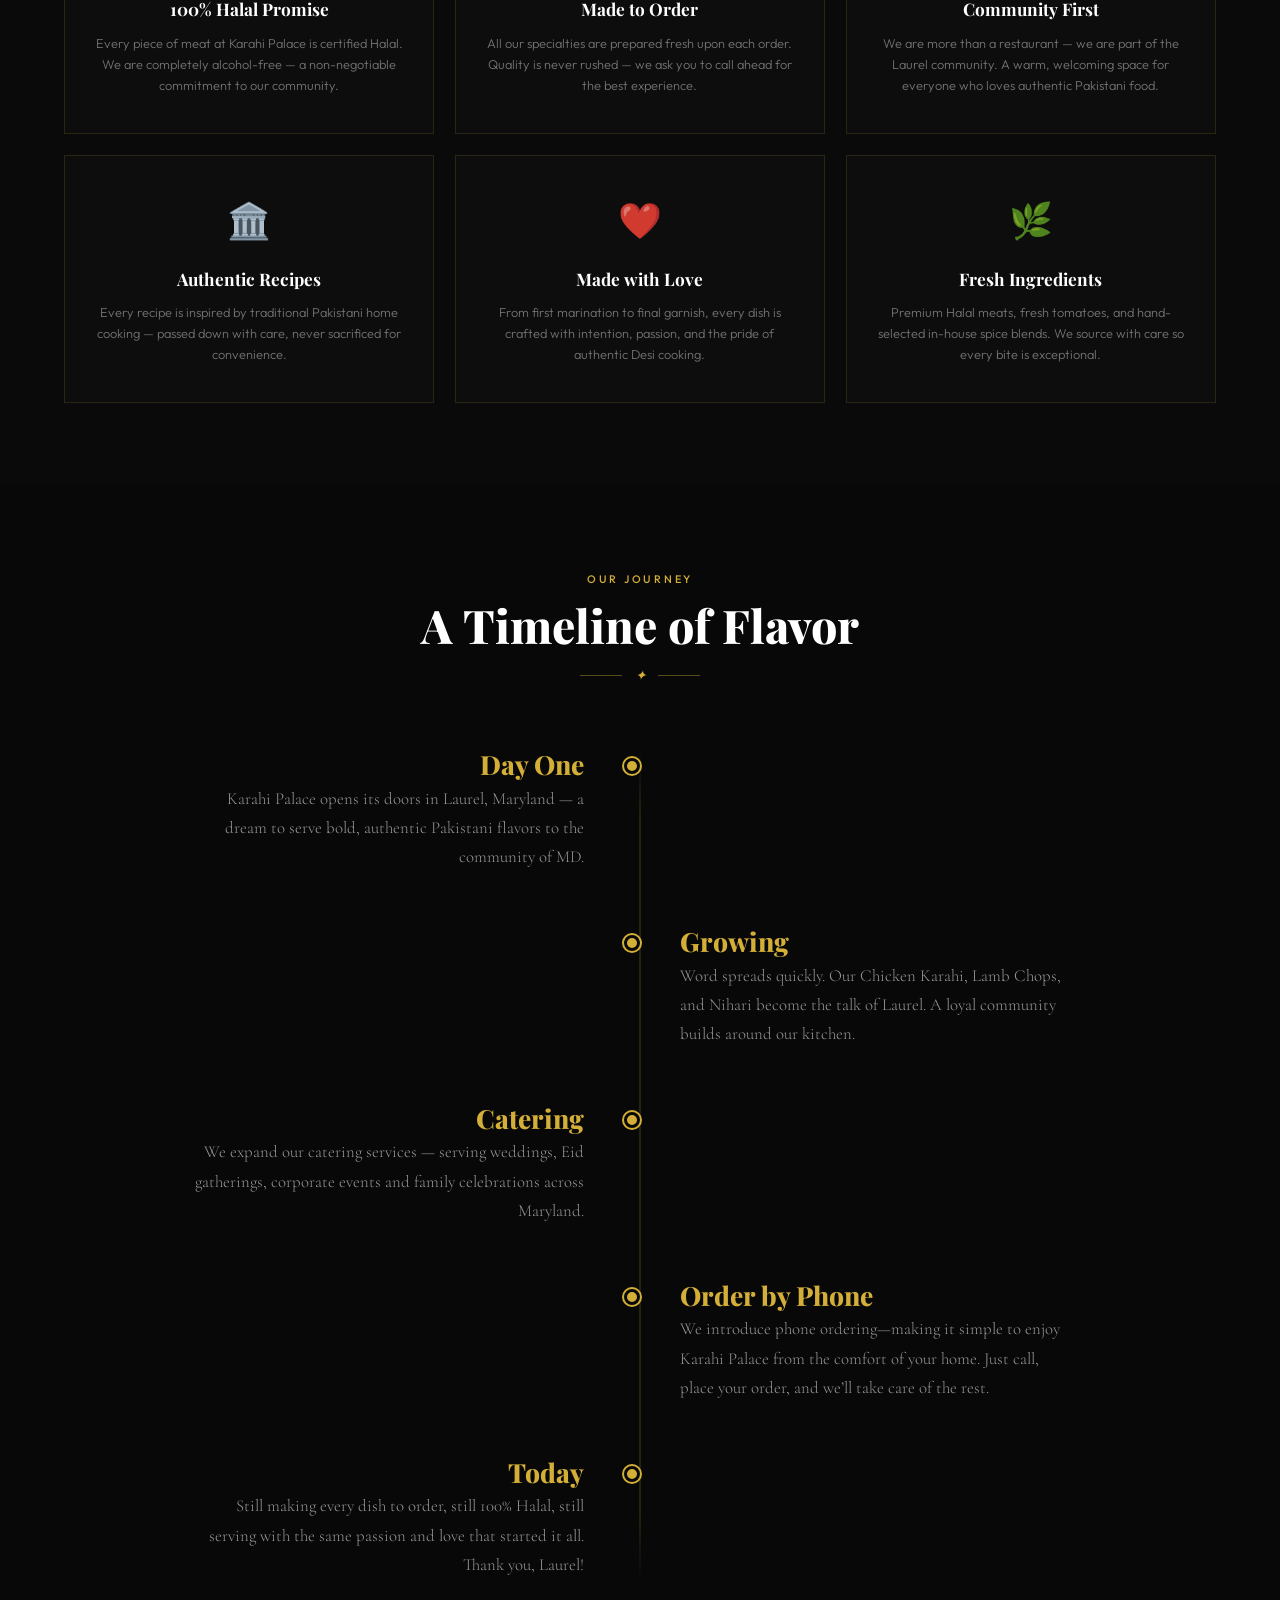
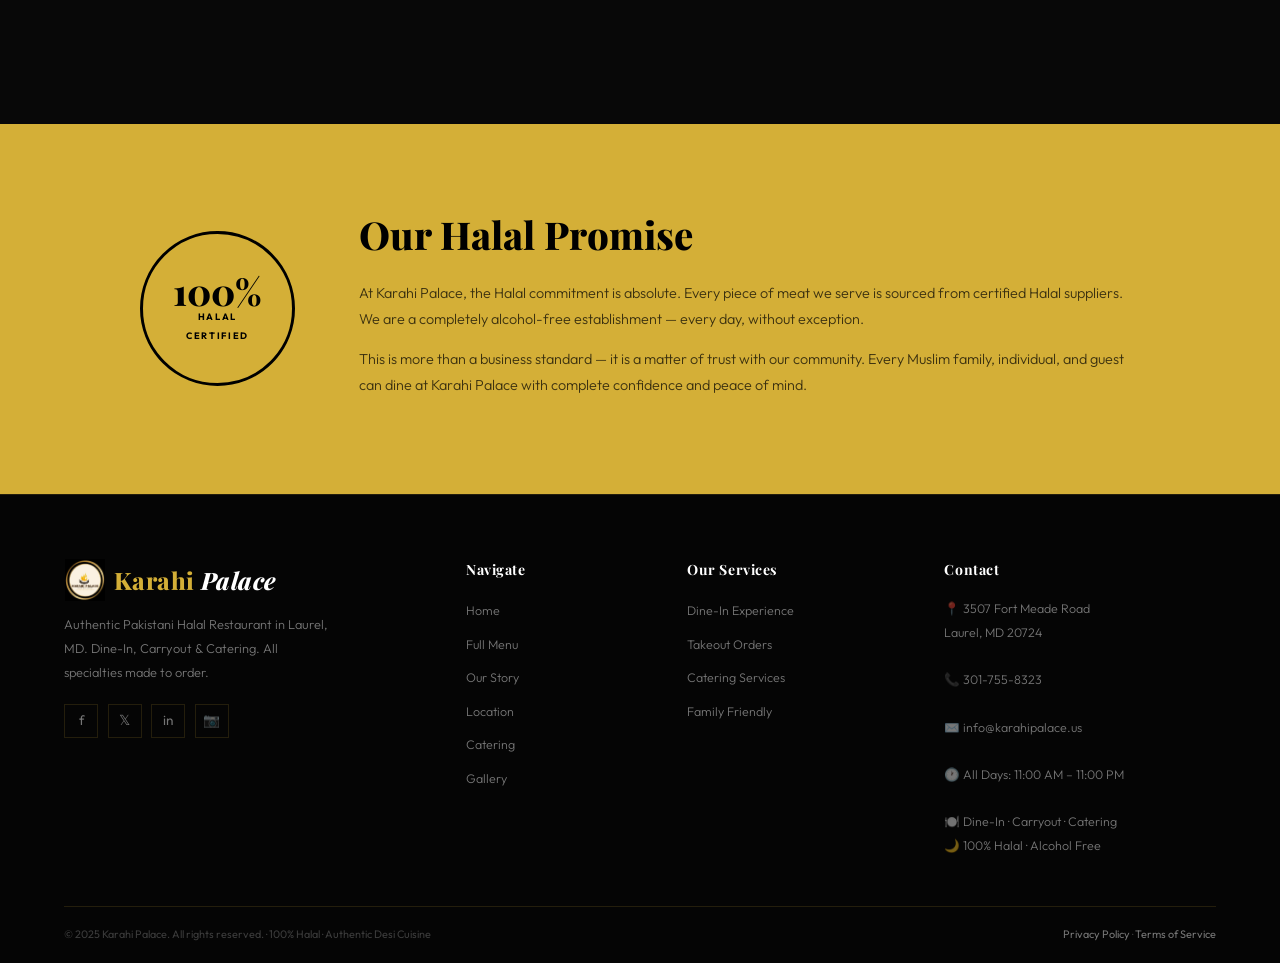
==== commit 8595b94c: "Add files via upload" ====
--- a/about.html
+++ b/about.html
@@ -86,13 +86,14 @@
   .value-title{font-size:1rem}
   .value-desc{font-size:.82rem}
 
-  /* Timeline – collapse to single column */
+  /* Timeline – collapse to single column, show ALL items */
   .timeline{margin-top:3rem}
   .timeline::before{left:7px;transform:none}
-  .tl-item{align-items:flex-start;margin-bottom:2.8rem}
-  .tl-left,.tl-empty{display:none}
-  .tl-dot{flex-shrink:0;width:14px;height:14px;margin-top:6px;margin-left:0}
-  .tl-right{padding-left:1.4rem;text-align:left;width:100%}
+  .tl-item{align-items:flex-start;margin-bottom:2.8rem;flex-wrap:nowrap}
+  .tl-empty{display:none}
+  .tl-left{order:2;width:100%;padding-right:0;padding-left:1.4rem;text-align:left}
+  .tl-dot{order:1;flex-shrink:0;width:14px;height:14px;margin-top:6px}
+  .tl-right{order:2;padding-left:1.4rem;text-align:left;width:100%}
   .tl-year{font-size:1.3rem}
   .tl-text{font-size:1rem}
 
@@ -122,7 +123,7 @@
   /* Timeline */
   .tl-year{font-size:1.2rem}
   .tl-text{font-size:.95rem}
-  .tl-right{padding-left:1.2rem}
+  .tl-left,.tl-right{padding-left:1.2rem}
 
   /* Halal */
   .halal-circle{width:110px;height:110px}
@@ -169,7 +170,7 @@
 <section class="story-section">
   <div class="story-inner">
     <div class="story-img-col reveal">
-      <img src="https://images.unsplash.com/photo-1574484284002-952d92456975?w=800&q=85" alt="Karahi Palace kitchen"/>
+      <img src="chickenkarahi1.jpeg" alt="Karahi Palace kitchen"/>
       <div class="story-gold-accent"><strong>100%</strong><span>Halal Certified</span></div>
     </div>
     <div class="story-text reveal reveal-d1">
